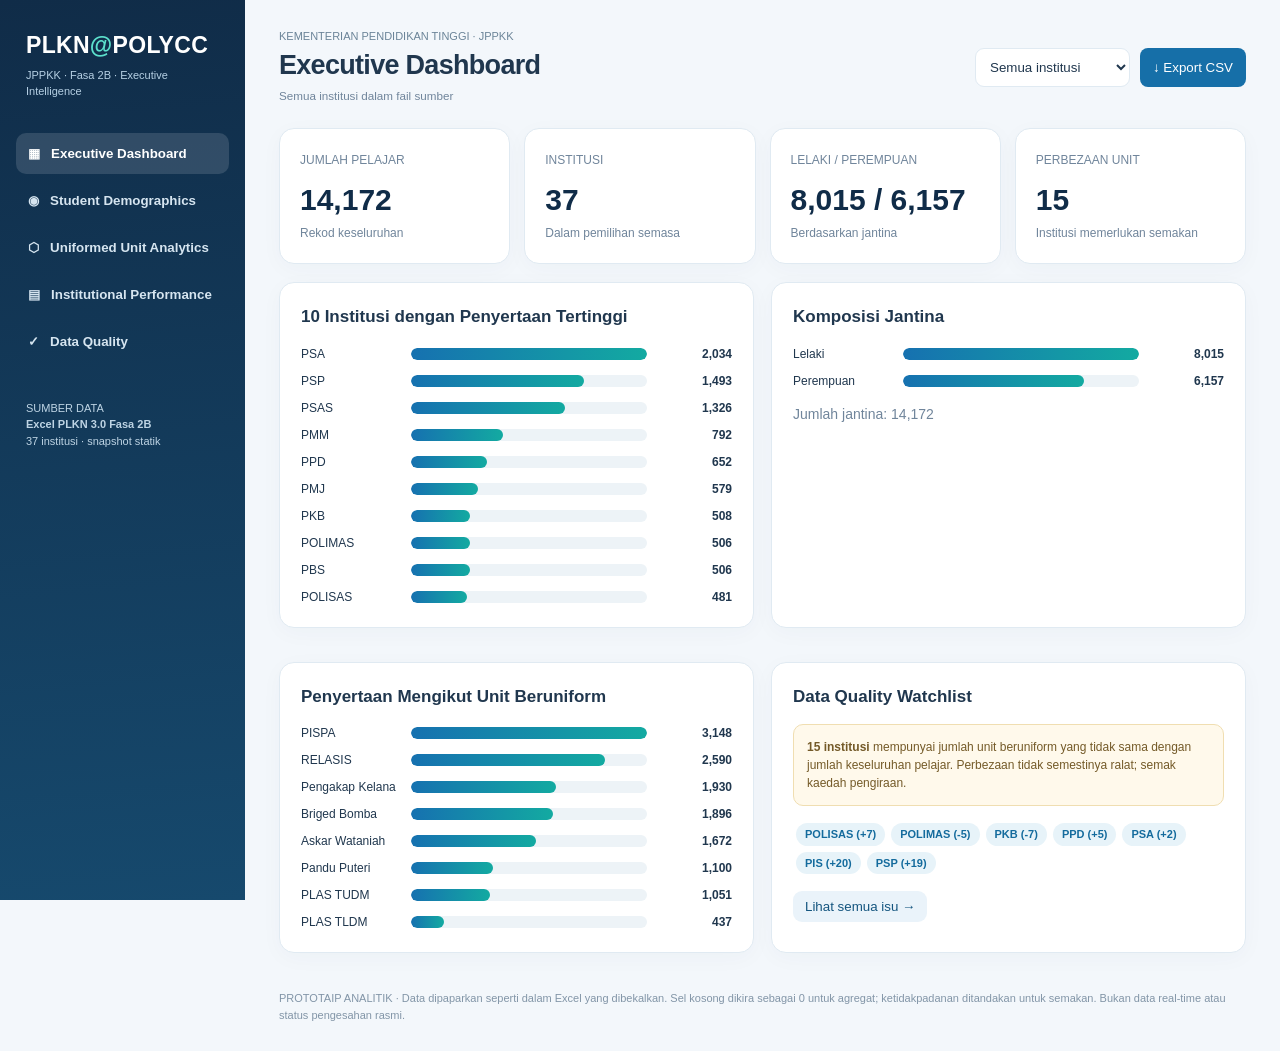
==== PLKN_POLYCC_Interactive_Dashboard.html @ 19f85cb2 "Add new PLKN POLYCC Interactive Dashboard" ====
<!doctype html><html lang="ms"><head><meta charset="utf-8"><meta name="viewport" content="width=device-width,initial-scale=1"><title>PLKN@POLYCC | JPPKK</title>
<style>
:root{--navy:#102c48;--blue:#1569a5;--teal:#13a6a0;--bg:#f3f7fb;--ink:#20374e;--muted:#70859b;--border:#e0eaf2}
*{box-sizing:border-box}body{margin:0;font:14px/1.5 Inter,Arial,sans-serif;background:var(--bg);color:var(--ink)}
aside{position:fixed;width:245px;height:100vh;background:linear-gradient(175deg,#102c48,#16496d);color:#fff;padding:28px 16px;overflow:auto}
.brand{font-size:23px;font-weight:850;letter-spacing:.3px;margin:0 10px 4px}.sub{font-size:11px;color:#b6d0e4;margin:0 10px 30px}
nav button{width:100%;border:0;background:transparent;color:#d6e5f0;text-align:left;padding:13px 12px;border-radius:10px;margin:3px 0;cursor:pointer;font-weight:600}
nav button.active,nav button:hover{background:#ffffff22;color:#fff}main{margin-left:245px;padding:28px 34px;max-width:1800px}
header{display:flex;justify-content:space-between;align-items:center;gap:15px;flex-wrap:wrap;margin-bottom:22px}h1{margin:0;font-size:27px;letter-spacing:-.7px}h2{font-size:17px;margin:0 0 15px}small,.muted{color:var(--muted)}
.controls{display:flex;gap:10px;flex-wrap:wrap}select,input{border:1px solid var(--border);border-radius:9px;background:#fff;padding:10px;color:var(--ink);min-width:155px}
.cards{display:grid;grid-template-columns:repeat(4,minmax(0,1fr));gap:14px;margin-bottom:18px}.card,.panel{background:white;border:1px solid var(--border);border-radius:15px;box-shadow:0 5px 22px #153c5c08}
.card{padding:20px}.card strong{font-size:30px;display:block;margin-top:7px;color:var(--navy)}.card span{font-size:12px;color:var(--muted)}
.grid{display:grid;grid-template-columns:1fr 1fr;gap:17px}.panel{padding:21px;margin-bottom:17px;min-width:0}.wide{grid-column:1/-1}
.chart{display:flex;flex-direction:column;gap:9px;max-height:410px;overflow:auto}.barrow{display:grid;grid-template-columns:100px 1fr 75px;gap:10px;align-items:center;font-size:12px}.track{height:12px;background:#edf3f7;border-radius:20px;overflow:hidden}.fill{height:100%;background:linear-gradient(90deg,#1671b0,#13aaa1);border-radius:20px}.barrow b{text-align:right}
.legend{display:flex;gap:14px;flex-wrap:wrap}.pill{display:inline-block;background:#e7f3f9;color:#146b9d;padding:3px 9px;border-radius:20px;font-size:11px;font-weight:700}
table{width:100%;border-collapse:collapse;font-size:12px}th{text-align:left;background:#f3f8fb;color:#52708b;position:sticky;top:0}th,td{padding:11px 10px;border-bottom:1px solid #eaf0f5}tbody tr{cursor:pointer}tbody tr:hover{background:#edf8fa}.tablewrap{overflow:auto;max-height:550px}.warning{color:#b85d21;font-weight:750}.ok{color:#178667;font-weight:750}.hidden{display:none}
.back{background:#eaf3fa;border:0;padding:8px 12px;border-radius:9px;color:#14557f;cursor:pointer}.donut{width:165px;height:165px;border-radius:50%;display:grid;place-items:center;margin:auto}.donutinner{width:110px;height:110px;border-radius:50%;background:#fff;display:grid;place-items:center;font-size:22px;font-weight:800}
.note{background:#fff9eb;border:1px solid #f0deb1;padding:13px;border-radius:10px;font-size:12px;color:#745a28}
footer{font-size:11px;color:#8295a7;margin-top:20px}.tag{font-size:11px;color:#6b8498}.action{cursor:pointer;border:0;border-radius:8px;background:#166fa8;color:#fff;padding:10px 13px}
@media(max-width:950px){aside{position:static;width:100%;height:auto;padding:15px}nav{display:flex;overflow:auto}nav button{min-width:140px}main{margin:0;padding:16px}.cards{grid-template-columns:repeat(2,1fr)}.grid{grid-template-columns:1fr}.wide{grid-column:auto}}
@media(max-width:480px){.cards{grid-template-columns:1fr 1fr}.card strong{font-size:23px}.barrow{grid-template-columns:75px 1fr 55px}}
</style></head><body>
<aside><div class="brand">PLKN<span style="color:#5ce0cc">@</span>POLYCC</div><div class="sub">JPPKK · Fasa 2B · Executive Intelligence</div><nav id="nav">
<button class="active" data-tab="overview">▦ &nbsp; Executive Dashboard</button><button data-tab="demografi">◉ &nbsp; Student Demographics</button><button data-tab="unit">⬡ &nbsp; Uniformed Unit Analytics</button><button data-tab="institusi">▤ &nbsp; Institutional Performance</button><button data-tab="quality">✓ &nbsp; Data Quality</button></nav>
<div style="margin:35px 10px 0;font-size:11px;color:#bed4e4">SUMBER DATA<br><b>Excel PLKN 3.0 Fasa 2B</b><br>37 institusi · snapshot statik</div></aside>
<main><header><div><div class="tag">KEMENTERIAN PENDIDIKAN TINGGI · JPPKK</div><h1 id="title">Executive Dashboard</h1><small id="subtitle">Pemantauan penyertaan PLKN 3.0 POLYCC</small></div><div class="controls"><select id="institution"><option value="">Semua institusi</option></select><button class="action" id="export">↓ Export CSV</button></div></header>
<section id="cards" class="cards"></section><section id="content"></section><footer>PROTOTAIP ANALITIK · Data dipaparkan seperti dalam Excel yang dibekalkan. Sel kosong dikira sebagai 0 untuk agregat; ketidakpadanan ditandakan untuk semakan. Bukan data real-time atau status pengesahan rasmi.</footer></main>
<script>
const DATA=[{"institusi": "PUO", "jumlah": 240, "lelaki": 176, "perempuan": 64, "melayu": 216, "cina": 3, "india": 21, "bumiputera": 0, "asli": 0, "bangsa_lain": 0, "islam": 218, "buddha": 3, "hindu": 19, "kristian": 0, "agama_lain": 0, "askar": 85, "tldm": 0, "tudm": 0, "relasis": 11, "pispa": 91, "bomba": 53, "pengakap": 0, "pandu": 0}, {"institusi": "POLISAS", "jumlah": 481, "lelaki": 250, "perempuan": 231, "melayu": 444, "cina": 4, "india": 25, "bumiputera": 4, "asli": 0, "bangsa_lain": 4, "islam": 453, "buddha": 2, "hindu": 19, "kristian": 7, "agama_lain": 0, "askar": 57, "tldm": 0, "tudm": 65, "relasis": 98, "pispa": 57, "bomba": 60, "pengakap": 93, "pandu": 58}, {"institusi": "POLIMAS", "jumlah": 506, "lelaki": 204, "perempuan": 302, "melayu": 464, "cina": 4, "india": 24, "bumiputera": 6, "asli": 0, "bangsa_lain": 8, "islam": 473, "buddha": 8, "hindu": 22, "kristian": 3, "agama_lain": 0, "askar": 159, "tldm": 0, "tudm": 98, "relasis": 100, "pispa": 57, "bomba": 45, "pengakap": 42, "pandu": 0}, {"institusi": "PKB", "jumlah": 508, "lelaki": 306, "perempuan": 202, "melayu": 486, "cina": 4, "india": 12, "bumiputera": 3, "asli": 0, "bangsa_lain": 3, "islam": 491, "buddha": 3, "hindu": 11, "kristian": 3, "agama_lain": 0, "askar": 74, "tldm": 0, "tudm": 0, "relasis": 114, "pispa": 112, "bomba": 79, "pengakap": 122, "pandu": 0}, {"institusi": "PKS", "jumlah": 326, "lelaki": 205, "perempuan": 121, "melayu": 112, "cina": 8, "india": 3, "bumiputera": 191, "asli": 0, "bangsa_lain": 12, "islam": 143, "buddha": 3, "hindu": 2, "kristian": 178, "agama_lain": 0, "askar": 59, "tldm": 55, "tudm": 104, "relasis": 55, "pispa": 53, "bomba": 0, "pengakap": 0, "pandu": 0}, {"institusi": "PPD", "jumlah": 652, "lelaki": 384, "perempuan": 268, "melayu": 588, "cina": 8, "india": 51, "bumiputera": 3, "asli": 0, "bangsa_lain": 2, "islam": 591, "buddha": 8, "hindu": 51, "kristian": 2, "agama_lain": 0, "askar": 124, "tldm": 0, "tudm": 0, "relasis": 134, "pispa": 154, "bomba": 0, "pengakap": 156, "pandu": 89}, {"institusi": "PKK", "jumlah": 328, "lelaki": 238, "perempuan": 90, "melayu": 63, "cina": 7, "india": 30, "bumiputera": 215, "asli": 13, "bangsa_lain": 0, "islam": 244, "buddha": 9, "hindu": 0, "kristian": 75, "agama_lain": 0, "askar": 52, "tldm": 0, "tudm": 118, "relasis": 64, "pispa": 67, "bomba": 0, "pengakap": 27, "pandu": 0}, {"institusi": "PSA", "jumlah": 2034, "lelaki": 1232, "perempuan": 802, "melayu": 1757, "cina": 22, "india": 150, "bumiputera": 37, "asli": 4, "bangsa_lain": 64, "islam": 1865, "buddha": 19, "hindu": 125, "kristian": 23, "agama_lain": 2, "askar": 0, "tldm": 289, "tudm": 255, "relasis": 210, "pispa": 320, "bomba": 275, "pengakap": 389, "pandu": 298}, {"institusi": "PIS", "jumlah": 449, "lelaki": 254, "perempuan": 195, "melayu": 371, "cina": 7, "india": 48, "bumiputera": 17, "asli": 0, "bangsa_lain": 6, "islam": 388, "buddha": 6, "hindu": 46, "kristian": 9, "agama_lain": 0, "askar": 85, "tldm": 93, "tudm": 0, "relasis": 78, "pispa": 9, "bomba": 61, "pengakap": 86, "pandu": 57}, {"institusi": "PSP", "jumlah": 1493, "lelaki": 791, "perempuan": 702, "melayu": 1251, "cina": 36, "india": 190, "bumiputera": 13, "asli": 0, "bangsa_lain": 3, "islam": 1282, "buddha": 37, "hindu": 155, "kristian": 19, "agama_lain": 0, "askar": 143, "tldm": 0, "tudm": 147, "relasis": 182, "pispa": 543, "bomba": 378, "pengakap": 0, "pandu": 119}, {"institusi": "PMK", "jumlah": 184, "lelaki": 84, "perempuan": 100, "melayu": 154, "cina": 0, "india": 23, "bumiputera": 2, "asli": 1, "bangsa_lain": 4, "islam": 160, "buddha": 0, "hindu": 23, "kristian": 0, "agama_lain": 1, "askar": 32, "tldm": 0, "tudm": 0, "relasis": 27, "pispa": 31, "bomba": 63, "pengakap": 0, "pandu": 0}, {"institusi": "PKT", "jumlah": 109, "lelaki": 84, "perempuan": 25, "melayu": 104, "cina": 1, "india": 1, "bumiputera": 3, "asli": 0, "bangsa_lain": 0, "islam": 106, "buddha": 1, "hindu": 1, "kristian": 1, "agama_lain": 0, "askar": 0, "tldm": 0, "tudm": 0, "relasis": 60, "pispa": 0, "bomba": 49, "pengakap": 0, "pandu": 0}, {"institusi": "PSMZA", "jumlah": 242, "lelaki": 194, "perempuan": 48, "melayu": 237, "cina": 1, "india": 1, "bumiputera": 2, "asli": 0, "bangsa_lain": 0, "islam": 240, "buddha": 1, "hindu": 1, "kristian": 0, "agama_lain": 0, "askar": 43, "tldm": 0, "tudm": 0, "relasis": 77, "pispa": 57, "bomba": 63, "pengakap": 0, "pandu": 0}, {"institusi": "PMM", "jumlah": 792, "lelaki": 402, "perempuan": 390, "melayu": 688, "cina": 5, "india": 71, "bumiputera": 2, "asli": 1, "bangsa_lain": 25, "islam": 713, "buddha": 4, "hindu": 62, "kristian": 11, "agama_lain": 2, "askar": 43, "tldm": 0, "tudm": 0, "relasis": 255, "pispa": 97, "bomba": 77, "pengakap": 190, "pandu": 127}, {"institusi": "PSAS", "jumlah": 1326, "lelaki": 864, "perempuan": 462, "melayu": 1160, "cina": 12, "india": 108, "bumiputera": 17, "asli": 0, "bangsa_lain": 29, "islam": 1166, "buddha": 10, "hindu": 103, "kristian": 11, "agama_lain": 36, "askar": 0, "tldm": 0, "tudm": 0, "relasis": 366, "pispa": 314, "bomba": 0, "pengakap": 343, "pandu": 0}, {"institusi": "PTSB", "jumlah": 354, "lelaki": 204, "perempuan": 150, "melayu": 304, "cina": 5, "india": 40, "bumiputera": 0, "asli": 0, "bangsa_lain": 5, "islam": 311, "buddha": 5, "hindu": 35, "kristian": 3, "agama_lain": 0, "askar": 97, "tldm": 0, "tudm": 0, "relasis": 60, "pispa": 81, "bomba": 54, "pengakap": 60, "pandu": 0}, {"institusi": "PSIS", "jumlah": 277, "lelaki": 124, "perempuan": 153, "melayu": 241, "cina": 1, "india": 21, "bumiputera": 3, "asli": 1, "bangsa_lain": 10, "islam": 257, "buddha": 1, "hindu": 16, "kristian": 1, "agama_lain": 2, "askar": 138, "tldm": 0, "tudm": 0, "relasis": 0, "pispa": 139, "bomba": 0, "pengakap": 0, "pandu": 0}, {"institusi": "PTSS", "jumlah": 455, "lelaki": 158, "perempuan": 297, "melayu": 403, "cina": 7, "india": 27, "bumiputera": 3, "asli": 0, "bangsa_lain": 15, "islam": 413, "buddha": 16, "hindu": 25, "kristian": 1, "agama_lain": 0, "askar": 116, "tldm": 0, "tudm": 0, "relasis": 104, "pispa": 85, "bomba": 71, "pengakap": 79, "pandu": 0}, {"institusi": "PMS", "jumlah": 330, "lelaki": 137, "perempuan": 193, "melayu": 293, "cina": 2, "india": 29, "bumiputera": 3, "asli": 1, "bangsa_lain": 2, "islam": 301, "buddha": 2, "hindu": 24, "kristian": 2, "agama_lain": 1, "askar": 47, "tldm": 0, "tudm": 0, "relasis": 128, "pispa": 96, "bomba": 59, "pengakap": 0, "pandu": 0}, {"institusi": "PMU", "jumlah": 178, "lelaki": 117, "perempuan": 61, "melayu": 24, "cina": 5, "india": 1, "bumiputera": 147, "asli": 0, "bangsa_lain": 1, "islam": 73, "buddha": 1, "hindu": 1, "kristian": 100, "agama_lain": 3, "askar": 82, "tldm": 0, "tudm": 0, "relasis": 96, "pispa": 0, "bomba": 0, "pengakap": 0, "pandu": 0}, {"institusi": "PBU", "jumlah": 147, "lelaki": 76, "perempuan": 71, "melayu": 109, "cina": 4, "india": 28, "bumiputera": 1, "asli": 0, "bangsa_lain": 5, "islam": 112, "buddha": 7, "hindu": 23, "kristian": 5, "agama_lain": 0, "askar": 0, "tldm": 0, "tudm": 0, "relasis": 0, "pispa": 68, "bomba": 0, "pengakap": 79, "pandu": 0}, {"institusi": "PJK", "jumlah": 115, "lelaki": 79, "perempuan": 36, "melayu": 106, "cina": 0, "india": 7, "bumiputera": 0, "asli": 0, "bangsa_lain": 2, "islam": 108, "buddha": 1, "hindu": 6, "kristian": 0, "agama_lain": 0, "askar": 0, "tldm": 0, "tudm": 0, "relasis": 59, "pispa": 37, "bomba": 0, "pengakap": 19, "pandu": 0}, {"institusi": "PNS", "jumlah": 427, "lelaki": 207, "perempuan": 220, "melayu": 376, "cina": 5, "india": 21, "bumiputera": 20, "asli": 1, "bangsa_lain": 4, "islam": 403, "buddha": 5, "hindu": 17, "kristian": 2, "agama_lain": 0, "askar": 0, "tldm": 0, "tudm": 0, "relasis": 84, "pispa": 98, "bomba": 100, "pengakap": 0, "pandu": 95}, {"institusi": "PBS", "jumlah": 506, "lelaki": 401, "perempuan": 105, "melayu": 430, "cina": 5, "india": 35, "bumiputera": 12, "asli": 1, "bangsa_lain": 23, "islam": 461, "buddha": 5, "hindu": 32, "kristian": 7, "agama_lain": 0, "askar": 120, "tldm": 0, "tudm": 198, "relasis": 72, "pispa": 0, "bomba": 80, "pengakap": 39, "pandu": 0}, {"institusi": "PMJ", "jumlah": 579, "lelaki": 273, "perempuan": 306, "melayu": 519, "cina": 5, "india": 37, "bumiputera": 17, "asli": 0, "bangsa_lain": 1, "islam": 538, "buddha": 4, "hindu": 31, "kristian": 6, "agama_lain": 0, "askar": 71, "tldm": 0, "tudm": 0, "relasis": 120, "pispa": 122, "bomba": 0, "pengakap": 79, "pandu": 187}, {"institusi": "PHT", "jumlah": 70, "lelaki": 21, "perempuan": 49, "melayu": 64, "cina": 1, "india": 1, "bumiputera": 1, "asli": 1, "bangsa_lain": 1, "islam": 67, "buddha": 1, "hindu": 1, "kristian": 0, "agama_lain": 1, "askar": 0, "tldm": 0, "tudm": 0, "relasis": 36, "pispa": 0, "bomba": 34, "pengakap": 0, "pandu": 0}, {"institusi": "PSS", "jumlah": 346, "lelaki": 205, "perempuan": 141, "melayu": 91, "cina": 5, "india": 4, "bumiputera": 226, "asli": 0, "bangsa_lain": 20, "islam": 266, "buddha": 1, "hindu": 3, "kristian": 75, "agama_lain": 1, "askar": 0, "tldm": 0, "tudm": 0, "relasis": 0, "pispa": 158, "bomba": 118, "pengakap": 0, "pandu": 70}, {"institusi": "PMKL", "jumlah": 63, "lelaki": 25, "perempuan": 38, "melayu": 55, "cina": 2, "india": 4, "bumiputera": 2, "asli": 0, "bangsa_lain": 0, "islam": 55, "buddha": 2, "hindu": 4, "kristian": 2, "agama_lain": 0, "askar": 0, "tldm": 0, "tudm": 0, "relasis": 0, "pispa": 63, "bomba": 0, "pengakap": 0, "pandu": 0}, {"institusi": "PMKU", "jumlah": 22, "lelaki": 2, "perempuan": 20, "melayu": 22, "cina": 0, "india": 0, "bumiputera": 0, "asli": 0, "bangsa_lain": 0, "islam": 22, "buddha": 0, "hindu": 0, "kristian": 0, "agama_lain": 0, "askar": 0, "tldm": 0, "tudm": 0, "relasis": 0, "pispa": 0, "bomba": 0, "pengakap": 22, "pandu": 0}, {"institusi": "PMJB", "jumlah": 56, "lelaki": 27, "perempuan": 29, "melayu": 45, "cina": 2, "india": 4, "bumiputera": 1, "asli": 1, "bangsa_lain": 3, "islam": 51, "buddha": 1, "hindu": 3, "kristian": 1, "agama_lain": 0, "askar": 0, "tldm": 0, "tudm": 0, "relasis": 0, "pispa": 0, "bomba": 0, "pengakap": 56, "pandu": 0}, {"institusi": "PMBS", "jumlah": 30, "lelaki": 12, "perempuan": 18, "melayu": 10, "cina": 3, "india": 2, "bumiputera": 15, "asli": 0, "bangsa_lain": 0, "islam": 14, "buddha": 2, "hindu": 2, "kristian": 12, "agama_lain": 0, "askar": 0, "tldm": 0, "tudm": 0, "relasis": 0, "pispa": 30, "bomba": 0, "pengakap": 0, "pandu": 0}, {"institusi": "PMTG", "jumlah": 81, "lelaki": 36, "perempuan": 45, "melayu": 67, "cina": 1, "india": 13, "bumiputera": 0, "asli": 0, "bangsa_lain": 0, "islam": 67, "buddha": 1, "hindu": 12, "kristian": 1, "agama_lain": 0, "askar": 0, "tldm": 0, "tudm": 0, "relasis": 0, "pispa": 0, "bomba": 81, "pengakap": 0, "pandu": 0}, {"institusi": "PTSN", "jumlah": 236, "lelaki": 129, "perempuan": 107, "melayu": 200, "cina": 5, "india": 15, "bumiputera": 10, "asli": 1, "bangsa_lain": 5, "islam": 211, "buddha": 4, "hindu": 15, "kristian": 5, "agama_lain": 1, "askar": 45, "tldm": 0, "tudm": 0, "relasis": 0, "pispa": 92, "bomba": 49, "pengakap": 49, "pandu": 0}, {"institusi": "PBT", "jumlah": 151, "lelaki": 51, "perempuan": 100, "melayu": 140, "cina": 1, "india": 6, "bumiputera": 0, "asli": 0, "bangsa_lain": 4, "islam": 141, "buddha": 5, "hindu": 5, "kristian": 0, "agama_lain": 0, "askar": 0, "tldm": 0, "tudm": 66, "relasis": 0, "pispa": 85, "bomba": 0, "pengakap": 0, "pandu": 0}, {"institusi": "PMSN", "jumlah": 14, "lelaki": 10, "perempuan": 4, "melayu": 13, "cina": 0, "india": 1, "bumiputera": 0, "asli": 0, "bangsa_lain": 0, "islam": 13, "buddha": 0, "hindu": 0, "kristian": 1, "agama_lain": 0, "askar": 0, "tldm": 0, "tudm": 0, "relasis": 0, "pispa": 0, "bomba": 14, "pengakap": 0, "pandu": 0}, {"institusi": "PTS", "jumlah": 33, "lelaki": 24, "perempuan": 9, "melayu": 12, "cina": 0, "india": 0, "bumiputera": 21, "asli": 0, "bangsa_lain": 0, "islam": 31, "buddha": 0, "hindu": 0, "kristian": 2, "agama_lain": 0, "askar": 0, "tldm": 0, "tudm": 0, "relasis": 0, "pispa": 0, "bomba": 33, "pengakap": 0, "pandu": 0}, {"institusi": "KKBDA", "jumlah": 32, "lelaki": 29, "perempuan": 3, "melayu": 29, "cina": 1, "india": 2, "bumiputera": 0, "asli": 0, "bangsa_lain": 0, "islam": 29, "buddha": 1, "hindu": 2, "kristian": 0, "agama_lain": 0, "askar": 0, "tldm": 0, "tudm": 0, "relasis": 0, "pispa": 32, "bomba": 0, "pengakap": 0, "pandu": 0}];
const groups={jantina:[['lelaki','Lelaki'],['perempuan','Perempuan']],bangsa:[['melayu','Melayu'],['cina','Cina'],['india','India'],['bumiputera','Bumiputera Sabah/Sarawak'],['asli','Orang Asli'],['bangsa_lain','Lain-lain']],agama:[['islam','Islam'],['buddha','Buddha'],['hindu','Hindu'],['kristian','Kristian'],['agama_lain','Lain-lain']],unit:[['askar','Askar Wataniah'],['tldm','PLAS TLDM'],['tudm','PLAS TUDM'],['relasis','RELASIS'],['pispa','PISPA'],['bomba','Briged Bomba'],['pengakap','Pengakap Kelana'],['pandu','Pandu Puteri']]};
let tab='overview',selected='',sort='jumlah',desc=true;const $=id=>document.getElementById(id),fmt=n=>Number(n).toLocaleString('ms-MY');
const sum=(rows,k)=>rows.reduce((a,r)=>a+(r[k]||0),0),total=(r,arr)=>arr.reduce((a,[k])=>a+(r[k]||0),0),diff=(r,g)=>total(r,groups[g])-r.jumlah;
const current=()=>selected?DATA.filter(x=>x.institusi===selected):DATA;
$('institution').innerHTML+=[...DATA].sort((a,b)=>a.institusi.localeCompare(b.institusi)).map(x=>`<option>${x.institusi}</option>`).join('');
$('institution').onchange=e=>{selected=e.target.value;render()};
document.querySelectorAll('#nav button').forEach(b=>b.onclick=()=>{tab=b.dataset.tab;document.querySelectorAll('#nav button').forEach(x=>x.classList.toggle('active',x===b));render()});
function card(label,val,extra){return `<div class="card"><span>${label}</span><strong>${val}</strong><span>${extra||''}</span></div>`}
function bars(items,max=0){max=max||Math.max(1,...items.map(x=>x[1]));return `<div class="chart">${items.map(([name,n])=>`<div class="barrow"><span title="${name}">${name}</span><div class="track"><div class="fill" style="width:${Math.max(0,n/max*100)}%"></div></div><b>${fmt(n)}</b></div>`).join('')}</div>`}
function panel(title,body,wide=false){return `<div class="panel ${wide?'wide':''}"><h2>${title}</h2>${body}</div>`}
function distribution(rows,g){return groups[g].map(([k,n])=>[n,sum(rows,k)]).sort((a,b)=>b[1]-a[1])}
function institutionTable(rows,quality=false){let arr=[...rows].sort((a,b)=>desc?(b[sort]||0)-(a[sort]||0):(a[sort]||0)-(b[sort]||0));return `<div class="tablewrap"><table><thead><tr><th>Institusi</th><th onclick="changeSort('jumlah')">Jumlah pelajar ↕</th><th>Lelaki</th><th>Perempuan</th><th>Jumlah unit</th><th>Beza unit</th><th>Status</th></tr></thead><tbody>${arr.map(r=>`<tr onclick="drill('${r.institusi}')"><td><b>${r.institusi}</b></td><td>${fmt(r.jumlah)}</td><td>${fmt(r.lelaki)}</td><td>${fmt(r.perempuan)}</td><td>${fmt(total(r,groups.unit))}</td><td class="${diff(r,'unit')?'warning':'ok'}">${diff(r,'unit')>0?'+':''}${fmt(diff(r,'unit'))}</td><td>${diff(r,'unit')?'<span class="warning">Semak</span>':'<span class="ok">Padan</span>'}</td></tr>`).join('')}</tbody></table></div><small>Klik baris institusi untuk drill-down.</small>`}
window.changeSort=k=>{desc=sort===k?!desc:true;sort=k;render()};window.drill=n=>{selected=n;$('institution').value=n;tab='institusi';document.querySelectorAll('#nav button').forEach(x=>x.classList.toggle('active',x.dataset.tab===tab));render()};
function render(){const rows=current(),t=sum(rows,'jumlah'),bad=rows.filter(r=>diff(r,'unit')!==0),title={overview:'Executive Dashboard',demografi:'Student Demographics',unit:'Uniformed Unit Analytics',institusi:'Institutional Performance',quality:'Data Quality'}; $('title').textContent=title[tab];$('subtitle').textContent=selected?`Paparan terperinci: ${selected}`:'Semua institusi dalam fail sumber';$('cards').innerHTML=card('JUMLAH PELAJAR',fmt(t),'Rekod keseluruhan')+card('INSTITUSI',fmt(rows.length),'Dalam pemilihan semasa')+card('LELAKI / PEREMPUAN',`${fmt(sum(rows,'lelaki'))} / ${fmt(sum(rows,'perempuan'))}`,'Berdasarkan jantina')+card('PERBEZAAN UNIT',fmt(bad.length),'Institusi memerlukan semakan');
let body='';
if(tab==='overview'){const top=[...rows].sort((a,b)=>b.jumlah-a.jumlah).slice(0,10).map(r=>[r.institusi,r.jumlah]);body=`<div class="grid">${panel('10 Institusi dengan Penyertaan Tertinggi',bars(top))}${panel('Komposisi Jantina',bars(distribution(rows,'jantina'))+'<p class="muted">Jumlah jantina: '+fmt(sum(rows,'lelaki')+sum(rows,'perempuan'))+'</p>')}${panel('Penyertaan Mengikut Unit Beruniform',bars(distribution(rows,'unit')))}${panel('Data Quality Watchlist',`<div class="note"><b>${bad.length} institusi</b> mempunyai jumlah unit beruniform yang tidak sama dengan jumlah keseluruhan pelajar. Perbezaan tidak semestinya ralat; semak kaedah pengiraan.</div><p>${bad.slice(0,7).map(r=>`<span class="pill" style="margin:3px;cursor:pointer" onclick="drill('${r.institusi}')">${r.institusi} (${diff(r,'unit')>0?'+':''}${diff(r,'unit')})</span>`).join('')}</p><button class="back" onclick="switchTab('quality')">Lihat semua isu →</button>`)}</div>`}
if(tab==='demografi')body=`<div class="grid">${panel('Taburan Jantina',bars(distribution(rows,'jantina')))}${panel('Taburan Bangsa',bars(distribution(rows,'bangsa')))}${panel('Taburan Agama',bars(distribution(rows,'agama')))}${panel('Semakan Jumlah Demografi',`<div class="note">Perbandingan jumlah setiap kategori dengan jumlah pelajar. Kategori yang tidak sepadan memerlukan pengesahan sumber.</div><p>Jantina: <b>${fmt(sum(rows,'lelaki')+sum(rows,'perempuan'))}</b> (${fmt(sum(rows,'lelaki')+sum(rows,'perempuan')-t)} beza)</p><p>Bangsa: <b>${fmt(groups.bangsa.reduce((a,[k])=>a+sum(rows,k),0))}</b> (${fmt(groups.bangsa.reduce((a,[k])=>a+sum(rows,k),0)-t)} beza)</p><p>Agama: <b>${fmt(groups.agama.reduce((a,[k])=>a+sum(rows,k),0))}</b> (${fmt(groups.agama.reduce((a,[k])=>a+sum(rows,k),0)-t)} beza)</p>`)}</div>`;
if(tab==='unit')body=`<div class="grid">${panel('Penyertaan Lapan Unit Beruniform',bars(distribution(rows,'unit')))}${panel('Ringkasan Unit',`<div class="tablewrap"><table><thead><tr><th>Unit</th><th>Pelajar</th><th>% berbanding jumlah pelajar</th></tr></thead><tbody>${distribution(rows,'unit').map(([n,v])=>`<tr><td>${n}</td><td>${fmt(v)}</td><td>${t?(v/t*100).toFixed(1):0}%</td></tr>`).join('')}</tbody></table></div><small>Peratus menggunakan jumlah pelajar sebagai denominator; kategori unit mungkin tidak lengkap atau bertindih.</small>`) }${panel('Perbandingan Institusi',institutionTable(rows),true)}</div>`;
if(tab==='institusi'){body=selected?`<button class="back" onclick="clearDrill()">← Kembali ke semua institusi</button><div class="grid" style="margin-top:15px">${panel('Jantina',bars(distribution(rows,'jantina')))}${panel('Bangsa',bars(distribution(rows,'bangsa')))}${panel('Agama',bars(distribution(rows,'agama')))}${panel('Unit Beruniform',bars(distribution(rows,'unit')))}</div>`:`<div class="grid">${panel('Ranking Penyertaan Institusi',bars([...rows].sort((a,b)=>b.jumlah-a.jumlah).map(r=>[r.institusi,r.jumlah])),true)}${panel('Jadual Institusi — Klik untuk Drill-down',institutionTable(rows),true)}</div>`}
if(tab==='quality'){let mismatch={jantina:rows.filter(r=>diff(r,'jantina')),bangsa:rows.filter(r=>diff(r,'bangsa')),agama:rows.filter(r=>diff(r,'agama')),unit:bad};body=`<div class="grid">${panel('Semakan Rekonsiliasi',Object.entries(mismatch).map(([g,rr])=>`<p><b>${g.toUpperCase()}</b> — ${rr.length} / ${rows.length} institusi tidak sepadan</p>`).join('')+'<div class="note">Perbezaan dikira sebagai jumlah kategori ditolak jumlah keseluruhan. Nilai negatif = kurang, positif = lebih.</div>')}${panel('Keutamaan Semakan',bars([...bad].sort((a,b)=>Math.abs(diff(b,'unit'))-Math.abs(diff(a,'unit'))).slice(0,12).map(r=>[r.institusi,Math.abs(diff(r,'unit'))])))}${panel('Audit Perbezaan Mengikut Institusi',`<div class="tablewrap"><table><thead><tr><th>Institusi</th><th>Jantina</th><th>Bangsa</th><th>Agama</th><th>Unit</th></tr></thead><tbody>${rows.map(r=>`<tr onclick="drill('${r.institusi}')"><td><b>${r.institusi}</b></td>${['jantina','bangsa','agama','unit'].map(g=>`<td class="${diff(r,g)?'warning':'ok'}">${diff(r,g)>0?'+':''}${diff(r,g)}</td>`).join('')}</tr>`).join('')}</tbody></table></div>`,true)}</div>`}
$('content').innerHTML=body}
window.clearDrill=()=>{selected='';$('institution').value='';render()};window.switchTab=t=>{tab=t;document.querySelectorAll('#nav button').forEach(x=>x.classList.toggle('active',x.dataset.tab===t));render()};
$('export').onclick=()=>{let rows=current(),cols=['institusi','jumlah',...Object.values(groups).flat().map(x=>x[0])],csv=[cols.join(','),...rows.map(r=>cols.map(k=>r[k]).join(','))].join('\r\n');let blob=new Blob(['\ufeff'+csv],{type:'text/csv;charset=utf-8'}),url=URL.createObjectURL(blob),a=document.createElement('a');a.href=url;a.download='PLKN_POLYCC_'+(selected||'semua')+'.csv';a.click();URL.revokeObjectURL(url)};
render();
</script></body></html>
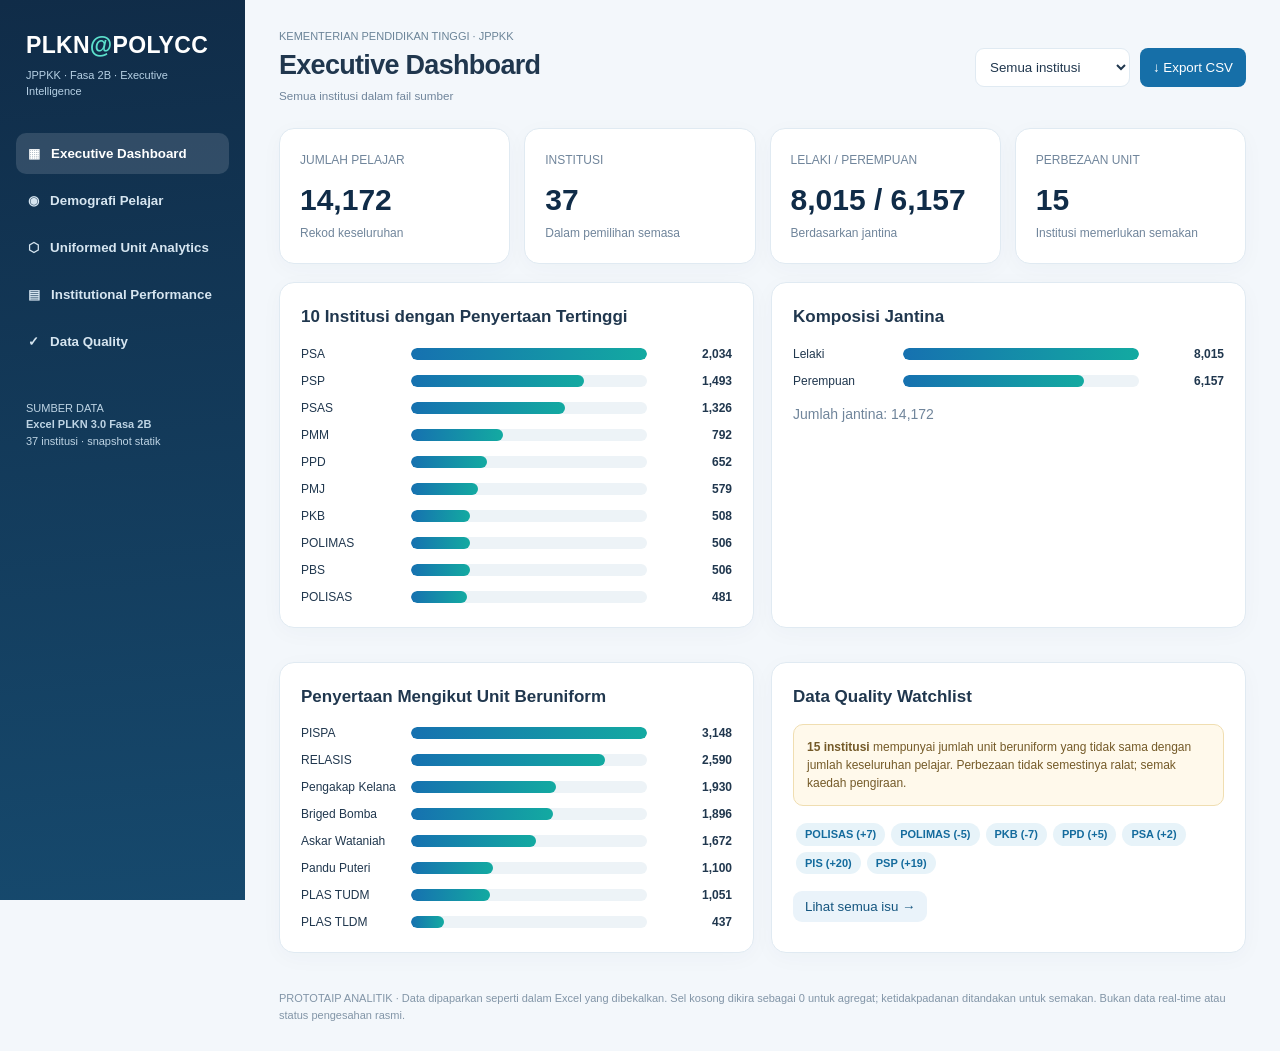
==== commit 24a096b8: "Update button text for student demographics" ====
--- a/PLKN_POLYCC_Interactive_Dashboard.html
+++ b/PLKN_POLYCC_Interactive_Dashboard.html
@@ -21,7 +21,7 @@
 @media(max-width:480px){.cards{grid-template-columns:1fr 1fr}.card strong{font-size:23px}.barrow{grid-template-columns:75px 1fr 55px}}
 </style></head><body>
 <aside><div class="brand">PLKN<span style="color:#5ce0cc">@</span>POLYCC</div><div class="sub">JPPKK · Fasa 2B · Executive Intelligence</div><nav id="nav">
-<button class="active" data-tab="overview">▦ &nbsp; Executive Dashboard</button><button data-tab="demografi">◉ &nbsp; Student Demographics</button><button data-tab="unit">⬡ &nbsp; Uniformed Unit Analytics</button><button data-tab="institusi">▤ &nbsp; Institutional Performance</button><button data-tab="quality">✓ &nbsp; Data Quality</button></nav>
+<button class="active" data-tab="overview">▦ &nbsp; Executive Dashboard</button><button data-tab="demografi">◉ &nbsp; Demografi Pelajar</button><button data-tab="unit">⬡ &nbsp; Uniformed Unit Analytics</button><button data-tab="institusi">▤ &nbsp; Institutional Performance</button><button data-tab="quality">✓ &nbsp; Data Quality</button></nav>
 <div style="margin:35px 10px 0;font-size:11px;color:#bed4e4">SUMBER DATA<br><b>Excel PLKN 3.0 Fasa 2B</b><br>37 institusi · snapshot statik</div></aside>
 <main><header><div><div class="tag">KEMENTERIAN PENDIDIKAN TINGGI · JPPKK</div><h1 id="title">Executive Dashboard</h1><small id="subtitle">Pemantauan penyertaan PLKN 3.0 POLYCC</small></div><div class="controls"><select id="institution"><option value="">Semua institusi</option></select><button class="action" id="export">↓ Export CSV</button></div></header>
 <section id="cards" class="cards"></section><section id="content"></section><footer>PROTOTAIP ANALITIK · Data dipaparkan seperti dalam Excel yang dibekalkan. Sel kosong dikira sebagai 0 untuk agregat; ketidakpadanan ditandakan untuk semakan. Bukan data real-time atau status pengesahan rasmi.</footer></main>
@@ -51,4 +51,4 @@
 window.clearDrill=()=>{selected='';$('institution').value='';render()};window.switchTab=t=>{tab=t;document.querySelectorAll('#nav button').forEach(x=>x.classList.toggle('active',x.dataset.tab===t));render()};
 $('export').onclick=()=>{let rows=current(),cols=['institusi','jumlah',...Object.values(groups).flat().map(x=>x[0])],csv=[cols.join(','),...rows.map(r=>cols.map(k=>r[k]).join(','))].join('\r\n');let blob=new Blob(['\ufeff'+csv],{type:'text/csv;charset=utf-8'}),url=URL.createObjectURL(blob),a=document.createElement('a');a.href=url;a.download='PLKN_POLYCC_'+(selected||'semua')+'.csv';a.click();URL.revokeObjectURL(url)};
 render();
-</script></body></html>+</script></body></html>
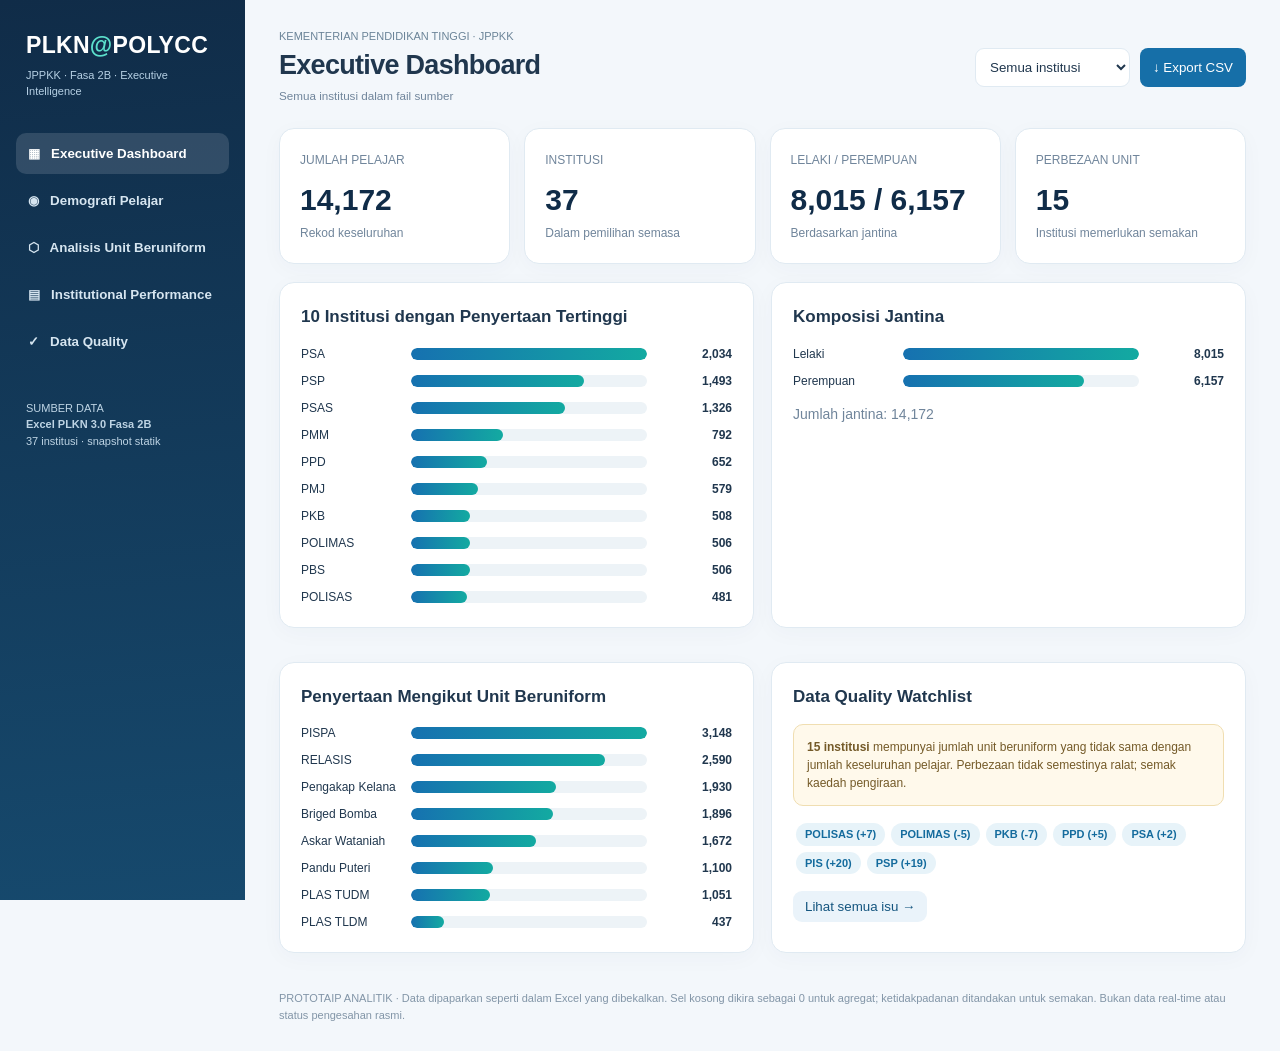
==== commit 4ea075d8: "Update PLKN_POLYCC_Interactive_Dashboard.html" ====
--- a/PLKN_POLYCC_Interactive_Dashboard.html
+++ b/PLKN_POLYCC_Interactive_Dashboard.html
@@ -21,7 +21,7 @@
 @media(max-width:480px){.cards{grid-template-columns:1fr 1fr}.card strong{font-size:23px}.barrow{grid-template-columns:75px 1fr 55px}}
 </style></head><body>
 <aside><div class="brand">PLKN<span style="color:#5ce0cc">@</span>POLYCC</div><div class="sub">JPPKK · Fasa 2B · Executive Intelligence</div><nav id="nav">
-<button class="active" data-tab="overview">▦ &nbsp; Executive Dashboard</button><button data-tab="demografi">◉ &nbsp; Demografi Pelajar</button><button data-tab="unit">⬡ &nbsp; Uniformed Unit Analytics</button><button data-tab="institusi">▤ &nbsp; Institutional Performance</button><button data-tab="quality">✓ &nbsp; Data Quality</button></nav>
+<button class="active" data-tab="overview">▦ &nbsp; Executive Dashboard</button><button data-tab="demografi">◉ &nbsp; Demografi Pelajar</button><button data-tab="unit">⬡ &nbsp; Analisis Unit Beruniform</button><button data-tab="institusi">▤ &nbsp; Institutional Performance</button><button data-tab="quality">✓ &nbsp; Data Quality</button></nav>
 <div style="margin:35px 10px 0;font-size:11px;color:#bed4e4">SUMBER DATA<br><b>Excel PLKN 3.0 Fasa 2B</b><br>37 institusi · snapshot statik</div></aside>
 <main><header><div><div class="tag">KEMENTERIAN PENDIDIKAN TINGGI · JPPKK</div><h1 id="title">Executive Dashboard</h1><small id="subtitle">Pemantauan penyertaan PLKN 3.0 POLYCC</small></div><div class="controls"><select id="institution"><option value="">Semua institusi</option></select><button class="action" id="export">↓ Export CSV</button></div></header>
 <section id="cards" class="cards"></section><section id="content"></section><footer>PROTOTAIP ANALITIK · Data dipaparkan seperti dalam Excel yang dibekalkan. Sel kosong dikira sebagai 0 untuk agregat; ketidakpadanan ditandakan untuk semakan. Bukan data real-time atau status pengesahan rasmi.</footer></main>
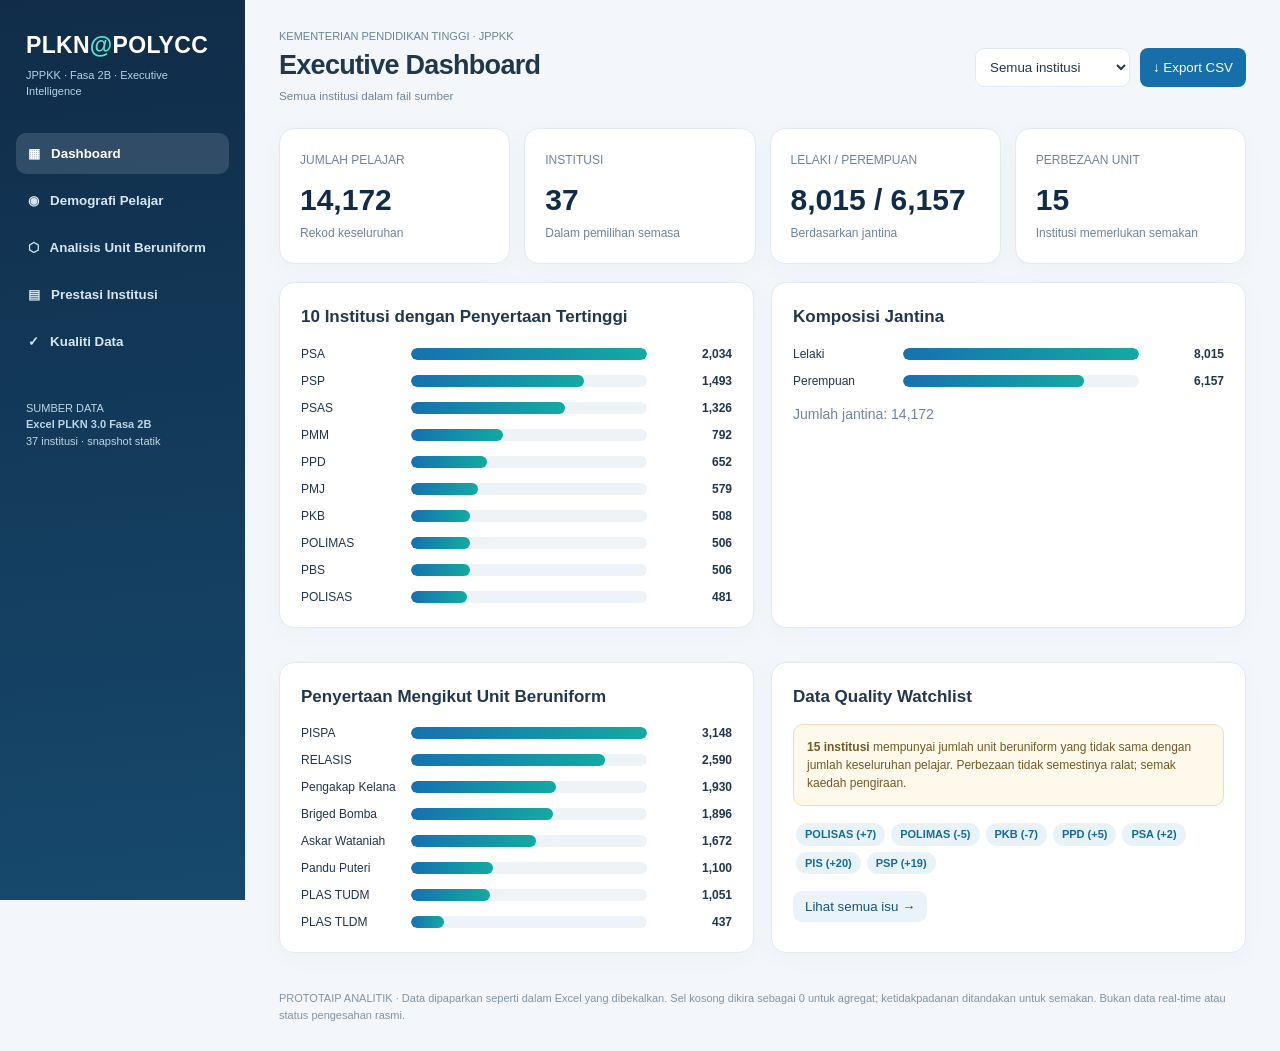
==== commit c9d14b58: "Update navigation buttons in the dashboard" ====
--- a/PLKN_POLYCC_Interactive_Dashboard.html
+++ b/PLKN_POLYCC_Interactive_Dashboard.html
@@ -21,7 +21,7 @@
 @media(max-width:480px){.cards{grid-template-columns:1fr 1fr}.card strong{font-size:23px}.barrow{grid-template-columns:75px 1fr 55px}}
 </style></head><body>
 <aside><div class="brand">PLKN<span style="color:#5ce0cc">@</span>POLYCC</div><div class="sub">JPPKK · Fasa 2B · Executive Intelligence</div><nav id="nav">
-<button class="active" data-tab="overview">▦ &nbsp; Executive Dashboard</button><button data-tab="demografi">◉ &nbsp; Demografi Pelajar</button><button data-tab="unit">⬡ &nbsp; Analisis Unit Beruniform</button><button data-tab="institusi">▤ &nbsp; Institutional Performance</button><button data-tab="quality">✓ &nbsp; Data Quality</button></nav>
+<button class="active" data-tab="overview">▦ &nbsp; Dashboard</button><button data-tab="demografi">◉ &nbsp; Demografi Pelajar</button><button data-tab="unit">⬡ &nbsp; Analisis Unit Beruniform</button><button data-tab="institusi">▤ &nbsp; Prestasi Institusi</button><button data-tab="quality">✓ &nbsp; Kualiti Data</button></nav>
 <div style="margin:35px 10px 0;font-size:11px;color:#bed4e4">SUMBER DATA<br><b>Excel PLKN 3.0 Fasa 2B</b><br>37 institusi · snapshot statik</div></aside>
 <main><header><div><div class="tag">KEMENTERIAN PENDIDIKAN TINGGI · JPPKK</div><h1 id="title">Executive Dashboard</h1><small id="subtitle">Pemantauan penyertaan PLKN 3.0 POLYCC</small></div><div class="controls"><select id="institution"><option value="">Semua institusi</option></select><button class="action" id="export">↓ Export CSV</button></div></header>
 <section id="cards" class="cards"></section><section id="content"></section><footer>PROTOTAIP ANALITIK · Data dipaparkan seperti dalam Excel yang dibekalkan. Sel kosong dikira sebagai 0 untuk agregat; ketidakpadanan ditandakan untuk semakan. Bukan data real-time atau status pengesahan rasmi.</footer></main>
